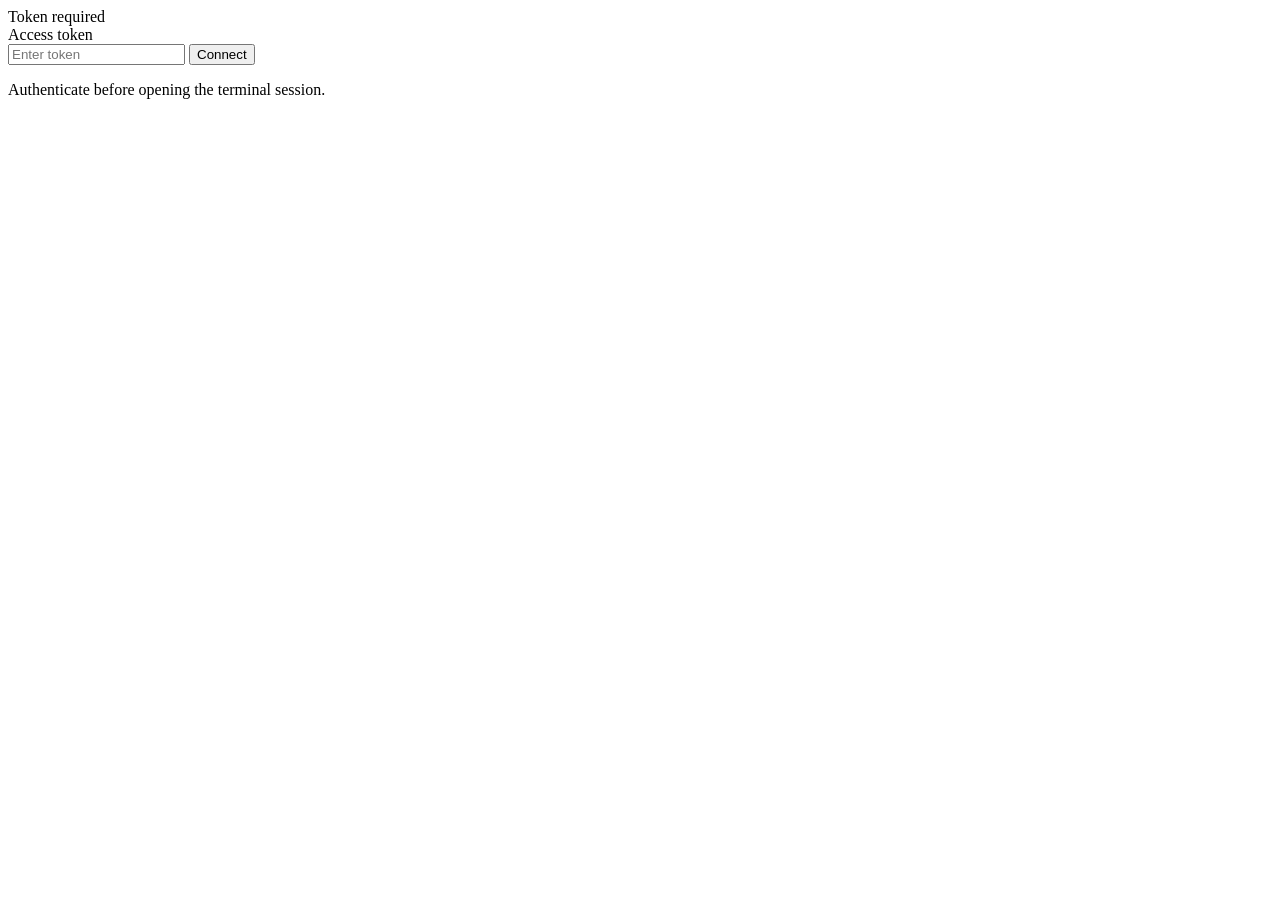
==== web/index.html @ d129efaf "first commit" ====
<!doctype html>
<html lang="zh-CN">
  <head>
    <meta charset="utf-8" />
    <meta name="viewport" content="width=device-width, initial-scale=1" />
    <title>Cloud Terminal</title>
    <link rel="stylesheet" href="/vendor/xterm.css" />
    <link rel="stylesheet" href="/styles.css" />
  </head>
  <body>
    <main class="app">
      <section class="terminal-shell" aria-label="Cloud terminal">
        <div class="terminal-header">
          <div class="traffic" aria-hidden="true">
            <span></span><span></span><span></span>
          </div>
          <span id="sessionInfo">Token required</span>
        </div>

        <form id="authPanel" class="auth-panel">
          <label for="tokenInput">Access token</label>
          <div class="token-row">
            <input id="tokenInput" name="access-token" type="password" autocomplete="off" placeholder="Enter token" />
            <button type="submit">Connect</button>
          </div>
          <p id="authMessage" class="auth-message">Authenticate before opening the terminal session.</p>
        </form>

        <div id="terminal" class="terminal" hidden></div>
      </section>
    </main>

    <script src="/vendor/xterm.js"></script>
    <script src="/vendor/addon-fit.js"></script>
    <script src="/app.js"></script>
  </body>
</html>
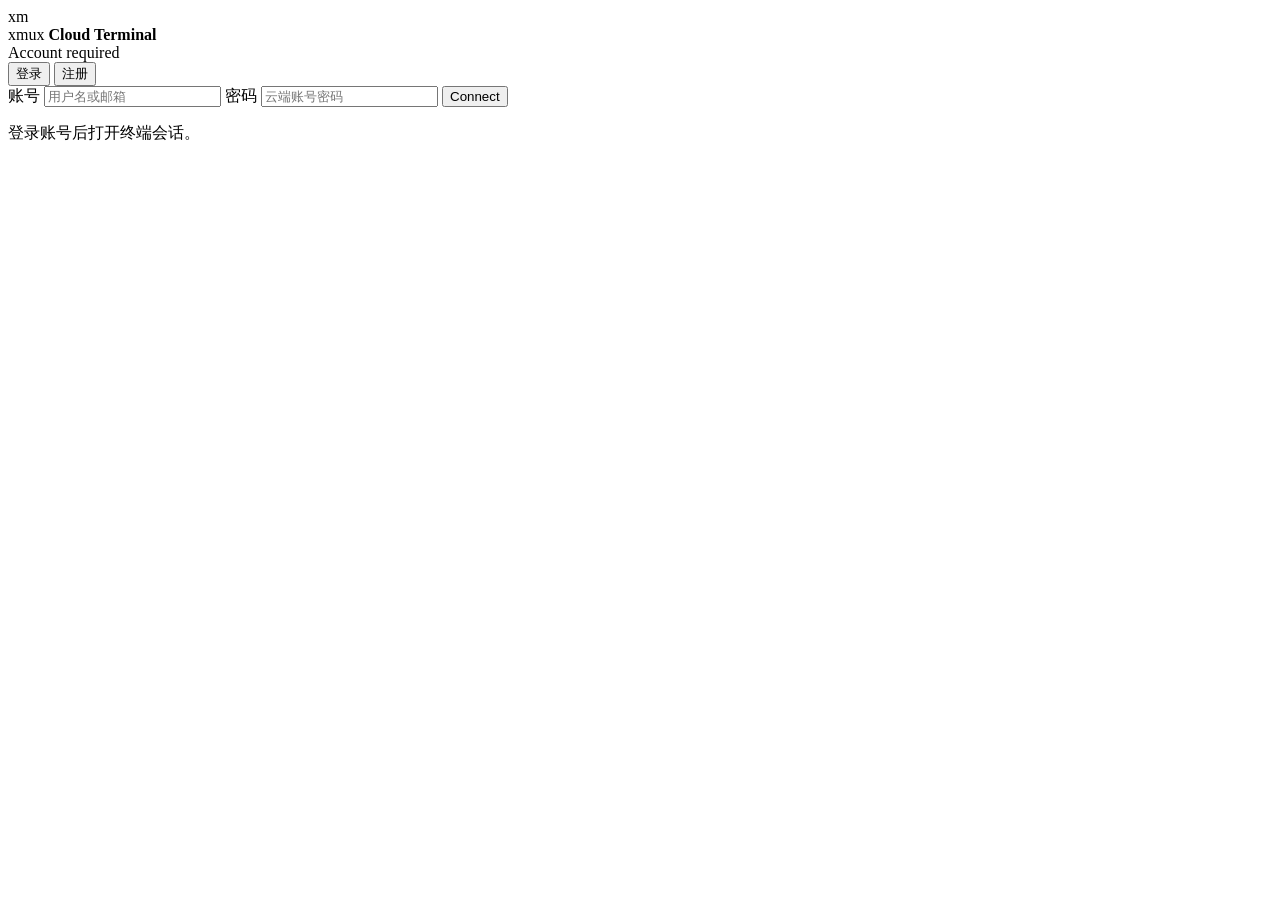
==== commit 397df91e: "add：yh" ====
--- a/web/index.html
+++ b/web/index.html
@@ -3,30 +3,66 @@
   <head>
     <meta charset="utf-8" />
     <meta name="viewport" content="width=device-width, initial-scale=1" />
-    <title>Cloud Terminal</title>
+    <title>xmux</title>
     <link rel="stylesheet" href="/vendor/xterm.css" />
     <link rel="stylesheet" href="/styles.css" />
   </head>
   <body>
     <main class="app">
-      <section class="terminal-shell" aria-label="Cloud terminal">
-        <div class="terminal-header">
-          <div class="traffic" aria-hidden="true">
-            <span></span><span></span><span></span>
+      <section class="terminal-shell" aria-label="xmux terminal">
+        <header class="terminal-header">
+          <div class="header-left">
+            <div class="traffic" aria-hidden="true">
+              <span></span><span></span><span></span>
+            </div>
+            <div class="brand">
+              <div class="brand-mark">xm</div>
+              <div class="brand-text">
+                <span>xmux</span>
+                <strong>Cloud Terminal</strong>
+              </div>
+            </div>
           </div>
-          <span id="sessionInfo">Token required</span>
-        </div>
+          <div class="header-status">
+            <span id="statusDot" class="status-dot" data-state="idle"></span>
+            <span id="sessionInfo">Account required</span>
+          </div>
+          <div class="header-right">
+            <div id="accountChip" class="account-chip" hidden>
+              <span id="accountAvatar" class="account-avatar">--</span>
+              <div class="account-meta">
+                <strong id="accountName">-</strong>
+                <em id="accountRole">user</em>
+              </div>
+              <button id="logoutButton" type="button" class="account-action">退出</button>
+            </div>
+          </div>
+        </header>
 
         <form id="authPanel" class="auth-panel">
-          <label for="tokenInput">Access token</label>
-          <div class="token-row">
-            <input id="tokenInput" name="access-token" type="password" autocomplete="off" placeholder="Enter token" />
-            <button type="submit">Connect</button>
+          <div class="auth-tabs" role="tablist" aria-label="登录方式">
+            <button id="loginModeButton" class="active" type="button">登录</button>
+            <button id="registerModeButton" type="button">注册</button>
           </div>
-          <p id="authMessage" class="auth-message">Authenticate before opening the terminal session.</p>
+          <label for="usernameInput">账号</label>
+          <input id="usernameInput" autocomplete="username" placeholder="用户名或邮箱" />
+          <label for="passwordInput">密码</label>
+          <input id="passwordInput" type="password" autocomplete="current-password" placeholder="云端账号密码" />
+          <button id="connectButton" type="submit">Connect</button>
+          <p id="authMessage" class="auth-message">登录账号后打开终端会话。</p>
         </form>
 
         <div id="terminal" class="terminal" hidden></div>
+
+        <footer id="terminalFooter" class="terminal-footer" hidden>
+          <div class="hint-group">
+            <span class="hint"><kbd>Tab</kbd>补全</span>
+            <span class="hint"><kbd>↑</kbd><kbd>↓</kbd>历史</span>
+            <span class="hint"><kbd>Ctrl</kbd>+<kbd>L</kbd>清屏</span>
+            <span class="hint"><kbd>Ctrl</kbd>+<kbd>C</kbd>取消</span>
+          </div>
+          <span id="workDirChip" class="workdir-chip" hidden></span>
+        </footer>
       </section>
     </main>
 
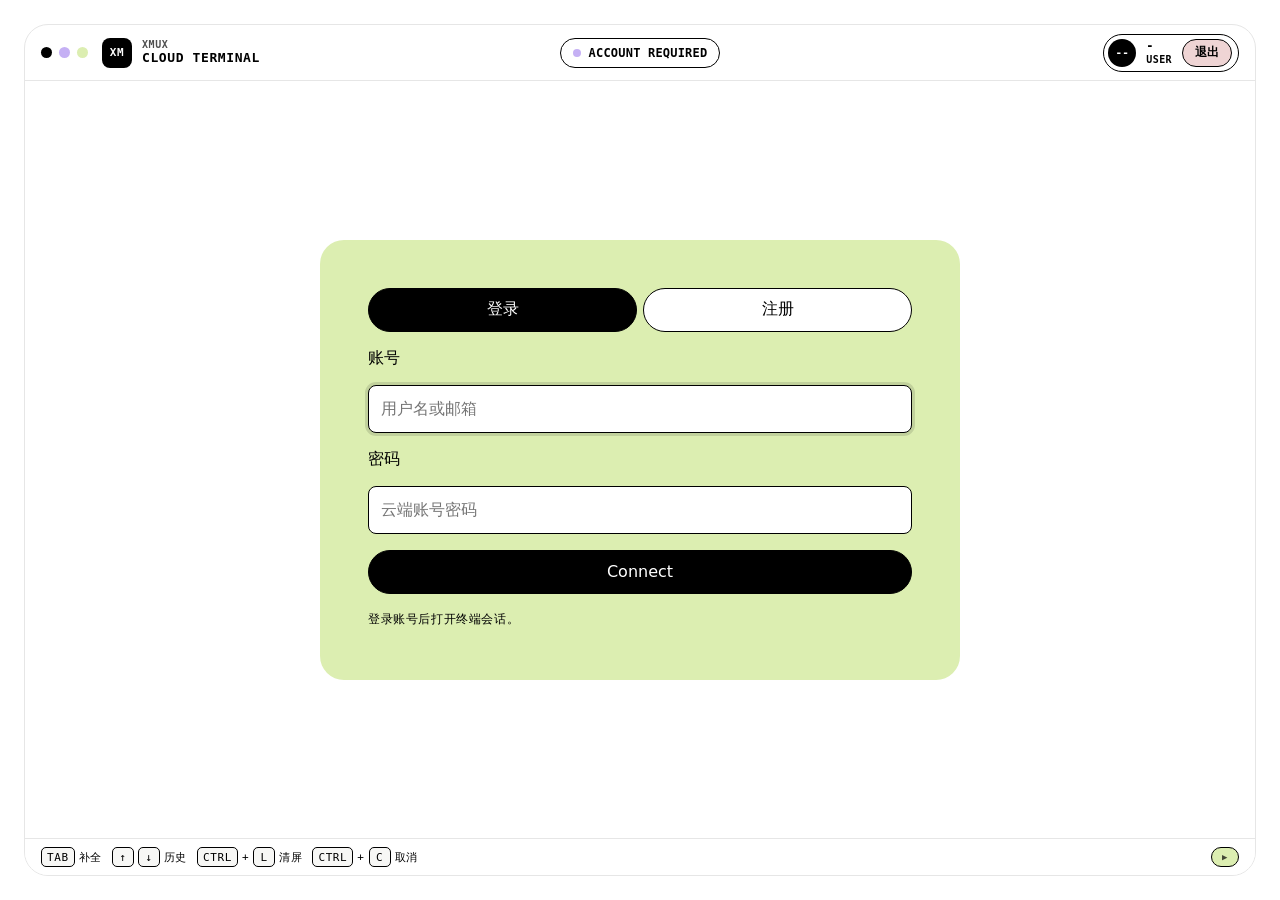
==== commit c7d470fe: "add：yh" ====
--- a/web/index.html
+++ b/web/index.html
@@ -4,8 +4,8 @@
     <meta charset="utf-8" />
     <meta name="viewport" content="width=device-width, initial-scale=1" />
     <title>xmux</title>
-    <link rel="stylesheet" href="/vendor/xterm.css" />
-    <link rel="stylesheet" href="/styles.css" />
+    <link rel="stylesheet" href="vendor/xterm.css" />
+    <link rel="stylesheet" href="styles.css" />
   </head>
   <body>
     <main class="app">
@@ -66,8 +66,9 @@
       </section>
     </main>
 
-    <script src="/vendor/xterm.js"></script>
-    <script src="/vendor/addon-fit.js"></script>
-    <script src="/app.js"></script>
+    <script src="vendor/xterm.js"></script>
+    <script src="vendor/addon-fit.js"></script>
+    <script src="shared/path.js"></script>
+    <script src="app.js"></script>
   </body>
 </html>
--- a/web/vendor/xterm.css
+++ b/web/vendor/xterm.css
@@ -0,0 +1,218 @@
+/**
+ * Copyright (c) 2014 The xterm.js authors. All rights reserved.
+ * Copyright (c) 2012-2013, Christopher Jeffrey (MIT License)
+ * https://github.com/chjj/term.js
+ * @license MIT
+ *
+ * Permission is hereby granted, free of charge, to any person obtaining a copy
+ * of this software and associated documentation files (the "Software"), to deal
+ * in the Software without restriction, including without limitation the rights
+ * to use, copy, modify, merge, publish, distribute, sublicense, and/or sell
+ * copies of the Software, and to permit persons to whom the Software is
+ * furnished to do so, subject to the following conditions:
+ *
+ * The above copyright notice and this permission notice shall be included in
+ * all copies or substantial portions of the Software.
+ *
+ * THE SOFTWARE IS PROVIDED "AS IS", WITHOUT WARRANTY OF ANY KIND, EXPRESS OR
+ * IMPLIED, INCLUDING BUT NOT LIMITED TO THE WARRANTIES OF MERCHANTABILITY,
+ * FITNESS FOR A PARTICULAR PURPOSE AND NONINFRINGEMENT. IN NO EVENT SHALL THE
+ * AUTHORS OR COPYRIGHT HOLDERS BE LIABLE FOR ANY CLAIM, DAMAGES OR OTHER
+ * LIABILITY, WHETHER IN AN ACTION OF CONTRACT, TORT OR OTHERWISE, ARISING FROM,
+ * OUT OF OR IN CONNECTION WITH THE SOFTWARE OR THE USE OR OTHER DEALINGS IN
+ * THE SOFTWARE.
+ *
+ * Originally forked from (with the author's permission):
+ *   Fabrice Bellard's javascript vt100 for jslinux:
+ *   http://bellard.org/jslinux/
+ *   Copyright (c) 2011 Fabrice Bellard
+ *   The original design remains. The terminal itself
+ *   has been extended to include xterm CSI codes, among
+ *   other features.
+ */
+
+/**
+ *  Default styles for xterm.js
+ */
+
+.xterm {
+    cursor: text;
+    position: relative;
+    user-select: none;
+    -ms-user-select: none;
+    -webkit-user-select: none;
+}
+
+.xterm.focus,
+.xterm:focus {
+    outline: none;
+}
+
+.xterm .xterm-helpers {
+    position: absolute;
+    top: 0;
+    /**
+     * The z-index of the helpers must be higher than the canvases in order for
+     * IMEs to appear on top.
+     */
+    z-index: 5;
+}
+
+.xterm .xterm-helper-textarea {
+    padding: 0;
+    border: 0;
+    margin: 0;
+    /* Move textarea out of the screen to the far left, so that the cursor is not visible */
+    position: absolute;
+    opacity: 0;
+    left: -9999em;
+    top: 0;
+    width: 0;
+    height: 0;
+    z-index: -5;
+    /** Prevent wrapping so the IME appears against the textarea at the correct position */
+    white-space: nowrap;
+    overflow: hidden;
+    resize: none;
+}
+
+.xterm .composition-view {
+    /* TODO: Composition position got messed up somewhere */
+    background: #000;
+    color: #FFF;
+    display: none;
+    position: absolute;
+    white-space: nowrap;
+    z-index: 1;
+}
+
+.xterm .composition-view.active {
+    display: block;
+}
+
+.xterm .xterm-viewport {
+    /* On OS X this is required in order for the scroll bar to appear fully opaque */
+    background-color: #000;
+    overflow-y: scroll;
+    cursor: default;
+    position: absolute;
+    right: 0;
+    left: 0;
+    top: 0;
+    bottom: 0;
+}
+
+.xterm .xterm-screen {
+    position: relative;
+}
+
+.xterm .xterm-screen canvas {
+    position: absolute;
+    left: 0;
+    top: 0;
+}
+
+.xterm .xterm-scroll-area {
+    visibility: hidden;
+}
+
+.xterm-char-measure-element {
+    display: inline-block;
+    visibility: hidden;
+    position: absolute;
+    top: 0;
+    left: -9999em;
+    line-height: normal;
+}
+
+.xterm.enable-mouse-events {
+    /* When mouse events are enabled (eg. tmux), revert to the standard pointer cursor */
+    cursor: default;
+}
+
+.xterm.xterm-cursor-pointer,
+.xterm .xterm-cursor-pointer {
+    cursor: pointer;
+}
+
+.xterm.column-select.focus {
+    /* Column selection mode */
+    cursor: crosshair;
+}
+
+.xterm .xterm-accessibility:not(.debug),
+.xterm .xterm-message {
+    position: absolute;
+    left: 0;
+    top: 0;
+    bottom: 0;
+    right: 0;
+    z-index: 10;
+    color: transparent;
+    pointer-events: none;
+}
+
+.xterm .xterm-accessibility-tree:not(.debug) *::selection {
+  color: transparent;
+}
+
+.xterm .xterm-accessibility-tree {
+  user-select: text;
+  white-space: pre;
+}
+
+.xterm .live-region {
+    position: absolute;
+    left: -9999px;
+    width: 1px;
+    height: 1px;
+    overflow: hidden;
+}
+
+.xterm-dim {
+    /* Dim should not apply to background, so the opacity of the foreground color is applied
+     * explicitly in the generated class and reset to 1 here */
+    opacity: 1 !important;
+}
+
+.xterm-underline-1 { text-decoration: underline; }
+.xterm-underline-2 { text-decoration: double underline; }
+.xterm-underline-3 { text-decoration: wavy underline; }
+.xterm-underline-4 { text-decoration: dotted underline; }
+.xterm-underline-5 { text-decoration: dashed underline; }
+
+.xterm-overline {
+    text-decoration: overline;
+}
+
+.xterm-overline.xterm-underline-1 { text-decoration: overline underline; }
+.xterm-overline.xterm-underline-2 { text-decoration: overline double underline; }
+.xterm-overline.xterm-underline-3 { text-decoration: overline wavy underline; }
+.xterm-overline.xterm-underline-4 { text-decoration: overline dotted underline; }
+.xterm-overline.xterm-underline-5 { text-decoration: overline dashed underline; }
+
+.xterm-strikethrough {
+    text-decoration: line-through;
+}
+
+.xterm-screen .xterm-decoration-container .xterm-decoration {
+	z-index: 6;
+	position: absolute;
+}
+
+.xterm-screen .xterm-decoration-container .xterm-decoration.xterm-decoration-top-layer {
+	z-index: 7;
+}
+
+.xterm-decoration-overview-ruler {
+    z-index: 8;
+    position: absolute;
+    top: 0;
+    right: 0;
+    pointer-events: none;
+}
+
+.xterm-decoration-top {
+    z-index: 2;
+    position: relative;
+}
--- a/web/styles.css
+++ b/web/styles.css
@@ -0,0 +1,710 @@
+:root {
+  color-scheme: dark;
+  --bg: #0d1014;
+  --panel: #171c22;
+  --line: #303945;
+  --text: #eef2f5;
+  --muted: #a7b1bd;
+  --accent: #39c6a3;
+  --accent-2: #f2c14e;
+  --danger: #ff6b6b;
+  --shadow: 0 18px 60px rgba(0, 0, 0, 0.32);
+  font-family: Inter, ui-sans-serif, system-ui, -apple-system, BlinkMacSystemFont, "Segoe UI", sans-serif;
+}
+
+* {
+  box-sizing: border-box;
+}
+
+body {
+  margin: 0;
+  min-height: 100vh;
+  background:
+    linear-gradient(120deg, rgba(57, 198, 163, 0.12), transparent 36%),
+    linear-gradient(180deg, #11161c 0%, var(--bg) 100%);
+  color: var(--text);
+}
+
+button,
+input {
+  font: inherit;
+}
+
+.app {
+  width: min(1180px, calc(100vw - 28px));
+  min-height: 100vh;
+  margin: 0 auto;
+  padding: 22px 0;
+  display: flex;
+}
+
+.terminal-shell {
+  flex: 1;
+  min-height: calc(100vh - 44px);
+  display: flex;
+  flex-direction: column;
+  overflow: hidden;
+  border: 1px solid var(--line);
+  border-radius: 8px;
+  background: rgba(23, 28, 34, 0.92);
+  box-shadow: var(--shadow);
+}
+
+.terminal-header {
+  display: grid;
+  grid-template-columns: minmax(0, 1fr) auto minmax(0, 1fr);
+  align-items: center;
+  gap: 16px;
+  min-height: 52px;
+  padding: 0 16px;
+  border-bottom: 1px solid var(--line);
+  color: var(--muted);
+  font-size: 13px;
+}
+
+.header-left {
+  display: flex;
+  align-items: center;
+  gap: 14px;
+  min-width: 0;
+}
+
+.header-status {
+  display: inline-flex;
+  align-items: center;
+  gap: 8px;
+  min-height: 30px;
+  padding: 0 12px;
+  border: 1px solid var(--line);
+  border-radius: 999px;
+  background: rgba(255, 255, 255, 0.03);
+  color: var(--muted);
+  font-size: 12px;
+  font-weight: 600;
+  letter-spacing: 0.2px;
+  justify-self: center;
+  white-space: nowrap;
+  overflow: hidden;
+  text-overflow: ellipsis;
+  max-width: 100%;
+}
+
+.status-dot {
+  width: 8px;
+  height: 8px;
+  flex: 0 0 auto;
+  border-radius: 999px;
+  background: var(--muted);
+  box-shadow: 0 0 0 3px rgba(255, 255, 255, 0.04);
+}
+
+.status-dot[data-state="connecting"] {
+  background: var(--accent-2);
+  animation: pulse 1.4s ease-in-out infinite;
+}
+
+.status-dot[data-state="connected"] {
+  background: var(--accent);
+}
+
+.status-dot[data-state="error"],
+.status-dot[data-state="disconnected"] {
+  background: var(--danger);
+}
+
+@keyframes pulse {
+  0%, 100% { opacity: 1; }
+  50% { opacity: 0.4; }
+}
+
+.header-right {
+  display: flex;
+  align-items: center;
+  justify-content: flex-end;
+  min-width: 0;
+}
+
+.brand {
+  display: flex;
+  align-items: center;
+  gap: 10px;
+  min-width: 0;
+}
+
+.brand-mark {
+  width: 30px;
+  height: 30px;
+  display: grid;
+  place-items: center;
+  border-radius: 8px;
+  background: linear-gradient(135deg, #2c7e6b, var(--accent));
+  color: #06130d;
+  font-size: 11px;
+  font-weight: 900;
+}
+
+.brand-text {
+  display: grid;
+  gap: 1px;
+  min-width: 0;
+  line-height: 1.1;
+}
+
+.brand-text span {
+  color: var(--muted);
+  font-size: 10px;
+  font-weight: 700;
+  letter-spacing: 0.6px;
+  text-transform: uppercase;
+}
+
+.brand-text strong {
+  color: var(--text);
+  font-size: 13px;
+  font-weight: 700;
+}
+
+.account-chip {
+  display: inline-flex;
+  align-items: center;
+  gap: 10px;
+  min-height: 36px;
+  padding: 4px 6px 4px 4px;
+  border: 1px solid var(--line);
+  border-radius: 999px;
+  background: rgba(255, 255, 255, 0.04);
+}
+
+.account-avatar {
+  display: inline-flex;
+  align-items: center;
+  justify-content: center;
+  width: 28px;
+  height: 28px;
+  border-radius: 999px;
+  background: linear-gradient(135deg, #2c7e6b, var(--accent));
+  color: #06130d;
+  font-size: 11px;
+  font-weight: 900;
+  letter-spacing: 0.2px;
+  text-transform: uppercase;
+}
+
+.account-meta {
+  display: grid;
+  gap: 1px;
+  min-width: 0;
+  line-height: 1.1;
+}
+
+.account-meta strong {
+  color: var(--text);
+  font-size: 12px;
+  font-weight: 700;
+  overflow: hidden;
+  text-overflow: ellipsis;
+  white-space: nowrap;
+  max-width: 120px;
+}
+
+.account-meta em {
+  color: var(--muted);
+  font-size: 10px;
+  font-weight: 700;
+  font-style: normal;
+  letter-spacing: 0.4px;
+  text-transform: uppercase;
+}
+
+.account-action {
+  min-height: 28px;
+  padding: 0 12px;
+  border: 1px solid var(--line);
+  border-radius: 999px;
+  background: rgba(255, 255, 255, 0.04);
+  color: var(--muted);
+  cursor: pointer;
+  font-size: 12px;
+  font-weight: 700;
+}
+
+.account-action:hover {
+  background: rgba(255, 116, 107, 0.14);
+  color: var(--danger);
+}
+
+.traffic {
+  display: flex;
+  gap: 7px;
+}
+
+.traffic span {
+  width: 11px;
+  height: 11px;
+  border-radius: 999px;
+  background: #ff5f57;
+}
+
+.traffic span:nth-child(2) {
+  background: #ffbd2e;
+}
+
+.traffic span:nth-child(3) {
+  background: #28c840;
+}
+
+.auth-panel {
+  width: min(520px, calc(100% - 32px));
+  margin: auto;
+  display: flex;
+  flex-direction: column;
+  gap: 12px;
+}
+
+.auth-panel.hidden {
+  display: none;
+}
+
+.auth-panel label {
+  color: var(--muted);
+  font-size: 13px;
+}
+
+.auth-tabs {
+  display: grid;
+  grid-template-columns: repeat(2, 1fr);
+  gap: 6px;
+}
+
+.auth-tabs button {
+  min-height: 36px;
+  border: 1px solid var(--line);
+  border-radius: 6px;
+  background: rgba(255, 255, 255, 0.04);
+  color: var(--muted);
+  cursor: pointer;
+}
+
+.auth-tabs button.active {
+  border-color: rgba(57, 198, 163, 0.34);
+  background: rgba(57, 198, 163, 0.16);
+  color: var(--text);
+}
+
+.auth-panel input {
+  width: 100%;
+  min-height: 44px;
+  border: 1px solid var(--line);
+  border-radius: 6px;
+  padding: 0 12px;
+  background: #0f1419;
+  color: var(--text);
+  outline: none;
+}
+
+.auth-panel input:focus {
+  border-color: var(--accent);
+}
+
+.auth-panel > button {
+  min-height: 44px;
+  border: 1px solid rgba(57, 198, 163, 0.34);
+  border-radius: 6px;
+  padding: 0 16px;
+  background: rgba(57, 198, 163, 0.16);
+  color: var(--text);
+  cursor: pointer;
+}
+
+.auth-panel > button:hover {
+  background: rgba(57, 198, 163, 0.24);
+}
+
+.auth-panel button:disabled,
+.auth-panel input:disabled {
+  cursor: wait;
+  opacity: 0.62;
+}
+
+.auth-message {
+  min-height: 22px;
+  margin: 0;
+  color: var(--muted);
+  font-size: 13px;
+  line-height: 1.6;
+}
+
+.auth-message.error {
+  color: var(--danger);
+}
+
+.auth-message.ok {
+  color: var(--accent);
+}
+
+.terminal {
+  flex: 1;
+  min-height: 0;
+  padding: 14px 16px;
+}
+
+.xterm {
+  height: 100%;
+}
+
+.xterm-viewport {
+  border-radius: 4px;
+}
+
+.terminal-footer {
+  display: flex;
+  align-items: center;
+  justify-content: space-between;
+  flex-wrap: wrap;
+  gap: 10px;
+  padding: 8px 16px;
+  border-top: 1px solid var(--line);
+  background: rgba(13, 17, 22, 0.66);
+  color: var(--muted);
+  font-size: 12px;
+}
+
+.hint-group {
+  display: flex;
+  flex-wrap: wrap;
+  gap: 10px;
+}
+
+.hint {
+  display: inline-flex;
+  align-items: center;
+  gap: 4px;
+  color: var(--muted);
+}
+
+.hint kbd {
+  display: inline-flex;
+  align-items: center;
+  justify-content: center;
+  min-width: 22px;
+  height: 20px;
+  padding: 0 5px;
+  border: 1px solid var(--line);
+  border-radius: 5px;
+  background: rgba(255, 255, 255, 0.04);
+  color: var(--text);
+  font-family: SFMono-Regular, Menlo, Consolas, monospace;
+  font-size: 11px;
+  line-height: 1;
+}
+
+.workdir-chip {
+  display: inline-flex;
+  align-items: center;
+  gap: 6px;
+  max-width: min(380px, 60%);
+  padding: 4px 10px;
+  border: 1px solid var(--line);
+  border-radius: 999px;
+  background: rgba(57, 198, 163, 0.08);
+  color: var(--accent);
+  font-family: SFMono-Regular, Menlo, Consolas, monospace;
+  font-size: 11px;
+  overflow: hidden;
+  text-overflow: ellipsis;
+  white-space: nowrap;
+}
+
+.workdir-chip::before {
+  content: "▶";
+  font-size: 9px;
+  opacity: 0.7;
+}
+
+@media (max-width: 640px) {
+  .app {
+    width: min(100vw - 20px, 760px);
+    padding: 10px 0;
+  }
+
+  .terminal-shell {
+    min-height: calc(100vh - 20px);
+  }
+
+  .auth-panel > button {
+    width: 100%;
+  }
+
+  .terminal-header {
+    grid-template-columns: 1fr;
+    padding: 10px 12px;
+    gap: 8px;
+  }
+
+  .header-status,
+  .header-right {
+    justify-self: stretch;
+  }
+
+  .header-status {
+    justify-content: center;
+  }
+
+  .header-right {
+    justify-content: flex-start;
+  }
+
+  .terminal {
+    padding: 10px 12px;
+  }
+
+  .terminal-footer {
+    padding: 8px 12px;
+    font-size: 11px;
+  }
+
+  .account-meta strong {
+    max-width: 90px;
+  }
+}
+
+/* Figma editorial theme */
+:root {
+  color-scheme: light;
+  --bg: #ffffff;
+  --panel: #ffffff;
+  --line: #e6e6e6;
+  --text: #000000;
+  --muted: #000000;
+  --accent: #000000;
+  --accent-2: #dceeb1;
+  --danger: #ff3d8b;
+  --surface-soft: #f7f7f5;
+  --block-lime: #dceeb1;
+  --block-lilac: #c5b0f4;
+  --block-cream: #f4ecd6;
+  --block-mint: #c8e6cd;
+  --shadow: none;
+  font-family: figmaSans, Inter, ui-sans-serif, system-ui, -apple-system, BlinkMacSystemFont, "Segoe UI", sans-serif;
+}
+
+body {
+  background: var(--bg);
+  color: var(--text);
+}
+
+button,
+.auth-tabs button,
+.auth-panel > button {
+  min-height: 44px;
+  border-color: #000000;
+  border-radius: 50px;
+  background: #000000;
+  color: #ffffff;
+  font-weight: 480;
+  letter-spacing: 0;
+}
+
+button:hover,
+.auth-panel > button:hover {
+  background: #000000;
+}
+
+.auth-tabs button {
+  background: #ffffff;
+  color: #000000;
+}
+
+.auth-tabs button.active {
+  border-color: #000000;
+  background: #000000;
+  color: #ffffff;
+}
+
+.app {
+  width: min(1280px, calc(100vw - 48px));
+  padding: 24px 0;
+}
+
+.terminal-shell {
+  min-height: calc(100vh - 48px);
+  border-color: var(--hairline, #e6e6e6);
+  border-radius: 24px;
+  background: #ffffff;
+  box-shadow: none;
+}
+
+.terminal-header {
+  min-height: 56px;
+  border-bottom-color: #e6e6e6;
+  color: #000000;
+  font-family: figmaMono, "SF Mono", Menlo, monospace;
+  font-size: 12px;
+  letter-spacing: 0.6px;
+  text-transform: uppercase;
+}
+
+.brand-mark {
+  background: #000000;
+  color: #ffffff;
+}
+
+.brand-text span {
+  color: #4f4f4f;
+}
+
+.brand-text strong {
+  color: #000000;
+}
+
+.header-status {
+  border-color: #000000;
+  background: #ffffff;
+  color: #000000;
+}
+
+.status-dot {
+  background: #c5b0f4;
+}
+
+.status-dot[data-state="connecting"] {
+  background: #f4ecd6;
+}
+
+.status-dot[data-state="connected"] {
+  background: #dceeb1;
+}
+
+.status-dot[data-state="error"],
+.status-dot[data-state="disconnected"] {
+  background: var(--danger);
+}
+
+.account-chip {
+  border-color: #000000;
+  background: #ffffff;
+}
+
+.account-avatar {
+  background: #000000;
+  color: #ffffff;
+}
+
+.account-meta strong,
+.account-meta em {
+  color: #000000;
+}
+
+.account-action {
+  border-color: #000000;
+  background: #efd4d4;
+  color: #000000;
+  font-family: figmaMono, "SF Mono", Menlo, monospace;
+}
+
+.account-action:hover {
+  background: #000000;
+  color: #ffffff;
+}
+
+.terminal-footer {
+  border-top-color: #e6e6e6;
+  background: #ffffff;
+  color: #000000;
+  font-family: figmaMono, "SF Mono", Menlo, monospace;
+  font-size: 11px;
+  letter-spacing: 0.6px;
+  text-transform: uppercase;
+}
+
+.hint kbd {
+  border-color: #000000;
+  background: #f7f7f5;
+  color: #000000;
+}
+
+.workdir-chip {
+  border-color: #000000;
+  background: #dceeb1;
+  color: #000000;
+}
+
+.traffic span {
+  background: #000000;
+}
+
+.traffic span:nth-child(2) {
+  background: #c5b0f4;
+}
+
+.traffic span:nth-child(3) {
+  background: #dceeb1;
+}
+
+.auth-panel {
+  width: min(640px, calc(100% - 32px));
+  gap: 16px;
+  border-radius: 24px;
+  padding: 48px;
+  background: var(--block-lime);
+}
+
+.auth-panel label {
+  color: #000000;
+  font-size: 16px;
+  font-weight: 480;
+}
+
+.auth-panel input {
+  min-height: 48px;
+  border-color: #000000;
+  border-radius: 8px;
+  background: #ffffff;
+  color: #000000;
+}
+
+.auth-panel input:focus {
+  border-color: #000000;
+  box-shadow: 0 0 0 3px rgba(0, 0, 0, 0.12);
+}
+
+.auth-message {
+  color: #000000;
+  font-family: figmaMono, "SF Mono", Menlo, monospace;
+  font-size: 12px;
+  letter-spacing: 0.6px;
+  text-transform: uppercase;
+}
+
+.auth-message.error {
+  color: #000000;
+}
+
+.auth-message.ok {
+  color: #000000;
+}
+
+.terminal {
+  margin: 0 16px 16px;
+  border-radius: 8px;
+  background: #000000;
+}
+
+@media (max-width: 640px) {
+  .app {
+    width: 100%;
+    padding: 0;
+  }
+
+  .terminal-shell {
+    min-height: 100vh;
+    border: 0;
+    border-radius: 0;
+  }
+
+  .auth-panel {
+    width: 100%;
+    border-radius: 0;
+    padding: 32px 20px;
+  }
+}
